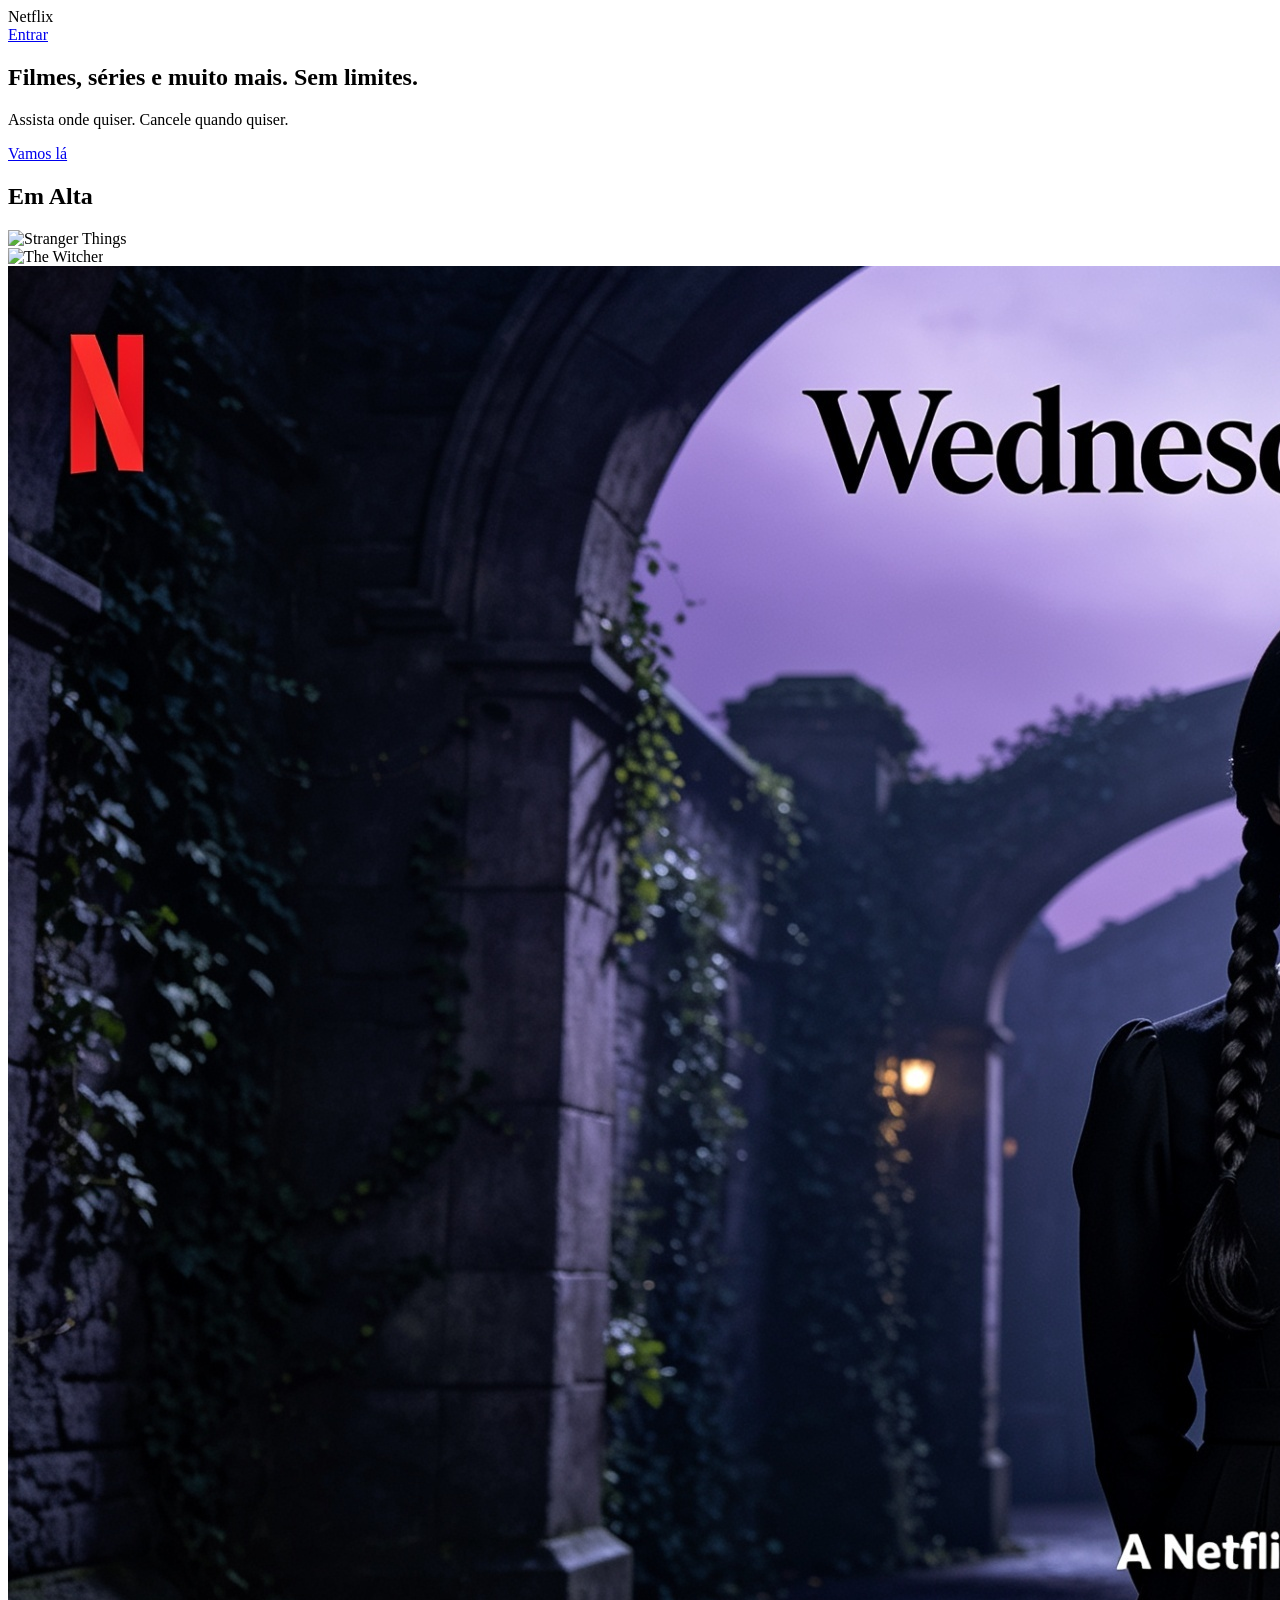
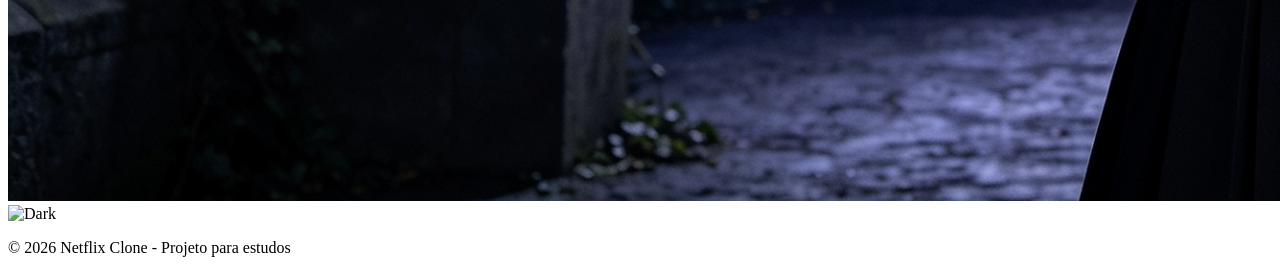
==== index.html @ 6fefefce "Versão final: corrige cache, estilo e fundo preto" ====
<!DOCTYPE html>
<html lang="pt-BR">

<head>
    <meta charset="UTF-8">
    <meta name="viewport" content="width=device-width, initial-scale=1.0">
    <title>Netflix Clone - Página Inicial</title>
    <!-- CONFIRME ESSE CAMINHO AQUI -->
    <link rel="stylesheet" href="css/style.css?v=2">
    <link href="https://fonts.googleapis.com/css2?family=Poppins:wght@300;400;500;600;700&display=swap"
        rel="stylesheet">
</head>

<body>

    <header class="landing-header">
        <div class="logo">Netflix</div>
        <a href="login.html" class="btn-login">Entrar</a>
    </header>

    <section class="hero">
        <div class="hero-content">
            <h2>Filmes, séries e muito mais. Sem limites.</h2>
            <p>Assista onde quiser. Cancele quando quiser.</p>
            <a href="login.html" class="btn-start">Vamos lá</a>
        </div>
    </section>

    <section class="movies">
        <h2>Em Alta</h2>
        <div class="movies-row">
            <div class="movie-card">
                <img src="assets/images/Revisão Código Portfolio (3).png" alt="Stranger Things">
            </div>
            <div class="movie-card">
                <img src="assets/images/Revisão Código Portfolio (2).png" alt="The Witcher">
            </div>
            <div class="movie-card">
                <img src="assets/images/Revisão Código Portfolio (1).png" alt="Wandinha">
            </div>
            <div class="movie-card">
                <img src="assets/images/Revisão Código Portfolio.png" alt="Dark">
            </div>
        </div>
    </section>

    <footer>
        <p>© 2026 Netflix Clone - Projeto para estudos</p>
    </footer>

    <script src="js/landing.js"></script>
</body>

</html>
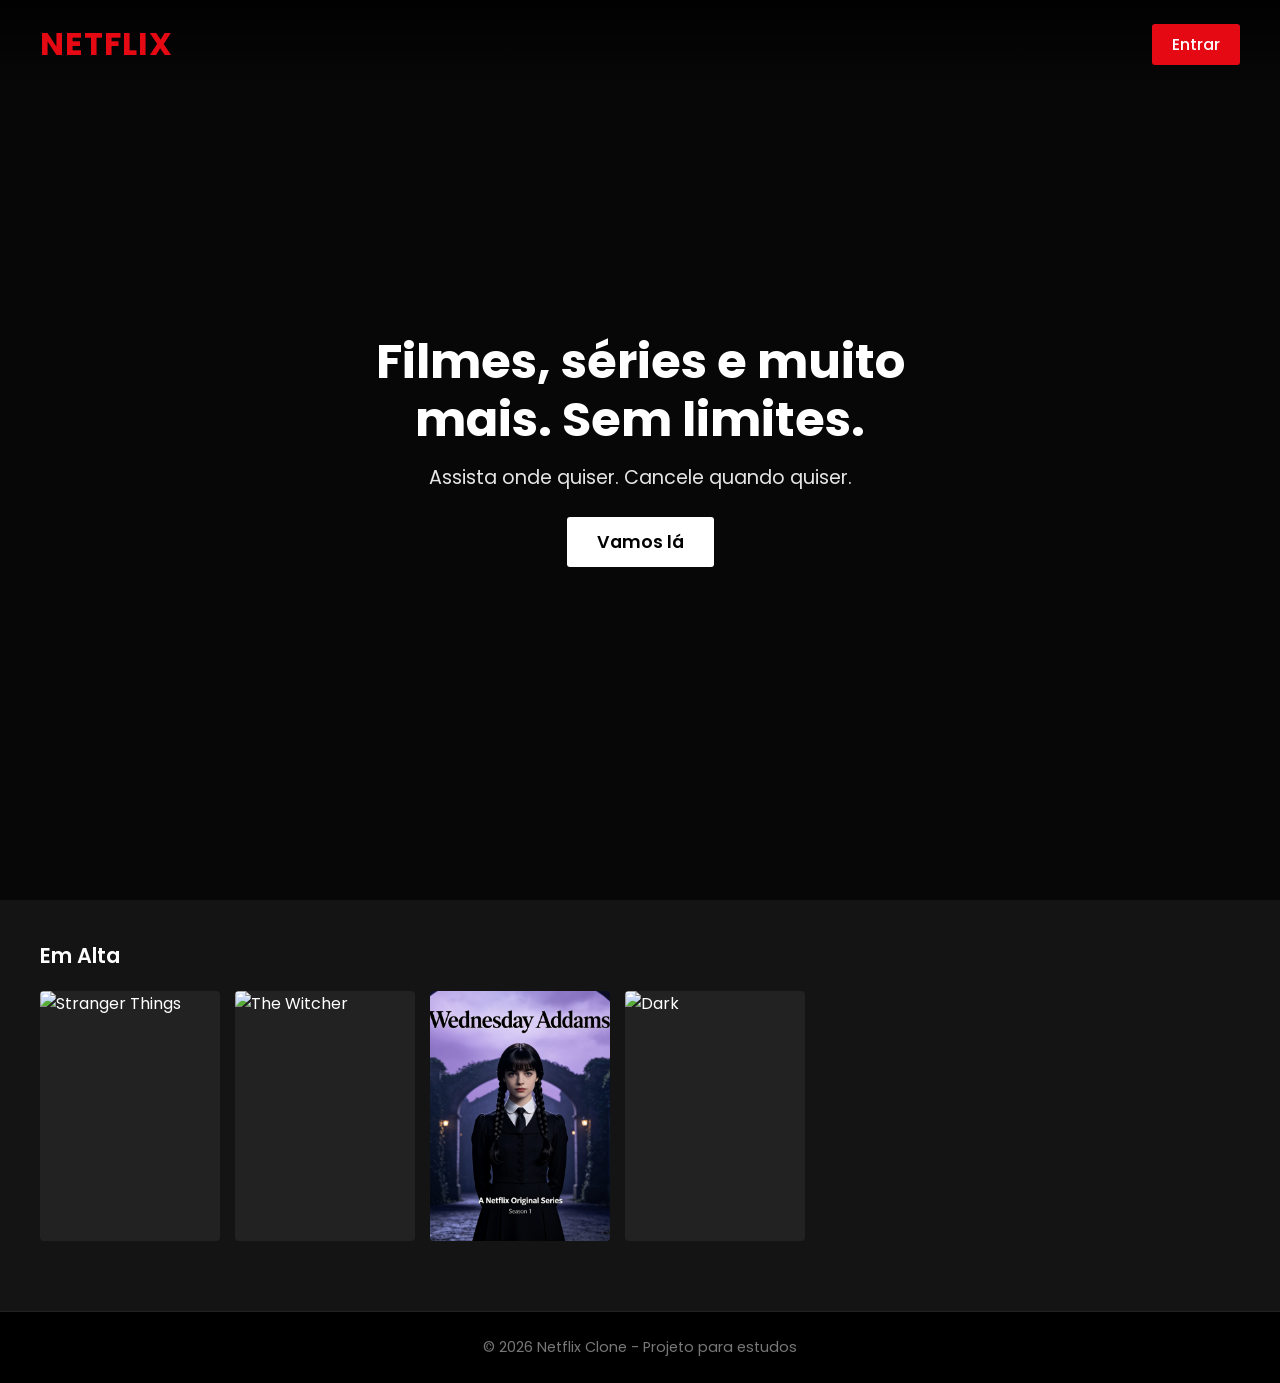
==== commit d4392856: "Versão definitiva: CSS interno, resolve tela branca e banners gigantes" ====
--- a/index.html
+++ b/index.html
@@ -1,20 +1,175 @@
 <!DOCTYPE html>
 <html lang="pt-BR">
-
 <head>
     <meta charset="UTF-8">
     <meta name="viewport" content="width=device-width, initial-scale=1.0">
     <title>Netflix Clone - Página Inicial</title>
-    <!-- CONFIRME ESSE CAMINHO AQUI -->
-    <link rel="stylesheet" href="css/style.css?v=2">
-    <link href="https://fonts.googleapis.com/css2?family=Poppins:wght@300;400;500;600;700&display=swap"
-        rel="stylesheet">
+    <link href="https://fonts.googleapis.com/css2?family=Poppins:wght@300;400;500;600;700&display=swap" rel="stylesheet">
+    
+    <!-- CSS DIRETO NO HTML - NÃO TEM MAIS ERRO DE CAMINHO -->
+    <style>
+        /* RESET TOTAL - SOBRESCREVE TUDO */
+        * {
+            margin: 0 !important;
+            padding: 0 !important;
+            box-sizing: border-box !important;
+        }
+
+        body {
+            font-family: 'Poppins', sans-serif !important;
+            background-color: #141414 !important;
+            color: #ffffff !important;
+            overflow-x: hidden !important;
+        }
+
+        a { text-decoration: none !important; color: inherit !important; }
+
+        /* CABEÇALHO */
+        .landing-header {
+            display: flex !important;
+            justify-content: space-between !important;
+            align-items: center !important;
+            padding: 20px 40px !important;
+            position: absolute !important;
+            width: 100% !important;
+            top: 0 !important;
+            z-index: 100 !important;
+            background: linear-gradient(to bottom, rgba(0,0,0,0.85), transparent) !important;
+        }
+
+        .logo {
+            color: #E50914 !important;
+            font-size: 2rem !important;
+            font-weight: 700 !important;
+            letter-spacing: 1px !important;
+        }
+
+        .btn-login {
+            background-color: #E50914 !important;
+            color: #fff !important;
+            padding: 8px 20px !important;
+            border-radius: 3px !important;
+            font-weight: 500 !important;
+            font-size: 1rem !important;
+            transition: background 0.2s !important;
+        }
+
+        .btn-login:hover { background-color: #b20710 !important; }
+
+        /* SEÇÃO PRINCIPAL - BANNER AJUSTADO */
+        .hero {
+            width: 100% !important;
+            height: 100vh !important;
+            background: linear-gradient(rgba(0,0,0,0.65), rgba(0,0,0,0.65)), 
+                        url('assets/images/Revisão Código Portfolio (3).png') center/cover no-repeat !important;
+            display: flex !important;
+            align-items: center !important;
+            justify-content: center !important;
+            text-align: center !important;
+            position: relative !important;
+        }
+
+        .hero-content {
+            max-width: 650px !important;
+            z-index: 2 !important;
+        }
+
+        .hero-content h2 {
+            font-size: 3rem !important;
+            margin-bottom: 15px !important;
+            font-weight: 700 !important;
+            line-height: 1.2 !important;
+            color: #ffffff !important;
+        }
+
+        .hero-content p {
+            font-size: 1.2rem !important;
+            margin-bottom: 25px !important;
+            color: #e5e5e5 !important;
+        }
+
+        .btn-start {
+            background-color: #ffffff !important;
+            color: #000000 !important;
+            padding: 12px 30px !important;
+            font-size: 1.1rem !important;
+            font-weight: 600 !important;
+            border-radius: 3px !important;
+            transition: background 0.2s !important;
+            display: inline-block !important;
+        }
+
+        .btn-start:hover { background-color: #e6e6e6 !important; }
+
+        /* SEÇÃO EM ALTA - BANNERS DO TAMANHO CERTO */
+        .movies {
+            background-color: #141414 !important;
+            padding: 40px 40px 60px !important;
+        }
+
+        .movies h2 {
+            font-size: 1.3rem !important;
+            margin-bottom: 20px !important;
+            font-weight: 600 !important;
+            color: #ffffff !important;
+        }
+
+        .movies-row {
+            display: flex !important;
+            gap: 15px !important;
+            overflow-x: auto !important;
+            padding-bottom: 10px !important;
+            scrollbar-width: none !important;
+        }
+
+        .movies-row::-webkit-scrollbar { display: none !important; }
+
+        .movie-card {
+            min-width: 180px !important;
+            max-width: 180px !important;
+            height: 250px !important;
+            border-radius: 4px !important;
+            overflow: hidden !important;
+            transition: transform 0.2s ease !important;
+            cursor: pointer !important;
+            flex-shrink: 0 !important;
+            background-color: #222 !important;
+        }
+
+        .movie-card:hover { transform: scale(1.05) !important; }
+
+        .movie-card img {
+            width: 100% !important;
+            height: 100% !important;
+            object-fit: cover !important;
+            display: block !important;
+            image-rendering: crisp-edges !important;
+        }
+
+        /* RODAPÉ */
+        footer {
+            background-color: #000000 !important;
+            color: #777 !important;
+            text-align: center !important;
+            padding: 25px !important;
+            font-size: 0.9rem !important;
+            border-top: 1px solid #222 !important;
+        }
+
+        /* RESPONSIVO */
+        @media (max-width: 768px) {
+            .landing-header { padding: 15px 20px !important; }
+            .logo { font-size: 1.5rem !important; }
+            .hero-content h2 { font-size: 2rem !important; }
+            .movies { padding: 30px 20px !important; }
+            .movie-card { min-width: 140px !important; max-width: 140px !important; height: 200px !important; }
+        }
+    </style>
 </head>
-
 <body>
 
     <header class="landing-header">
-        <div class="logo">Netflix</div>
+        <div class="logo">NETFLIX</div>
         <a href="login.html" class="btn-login">Entrar</a>
     </header>
 
@@ -48,7 +203,5 @@
         <p>© 2026 Netflix Clone - Projeto para estudos</p>
     </footer>
 
-    <script src="js/landing.js"></script>
 </body>
-
 </html>
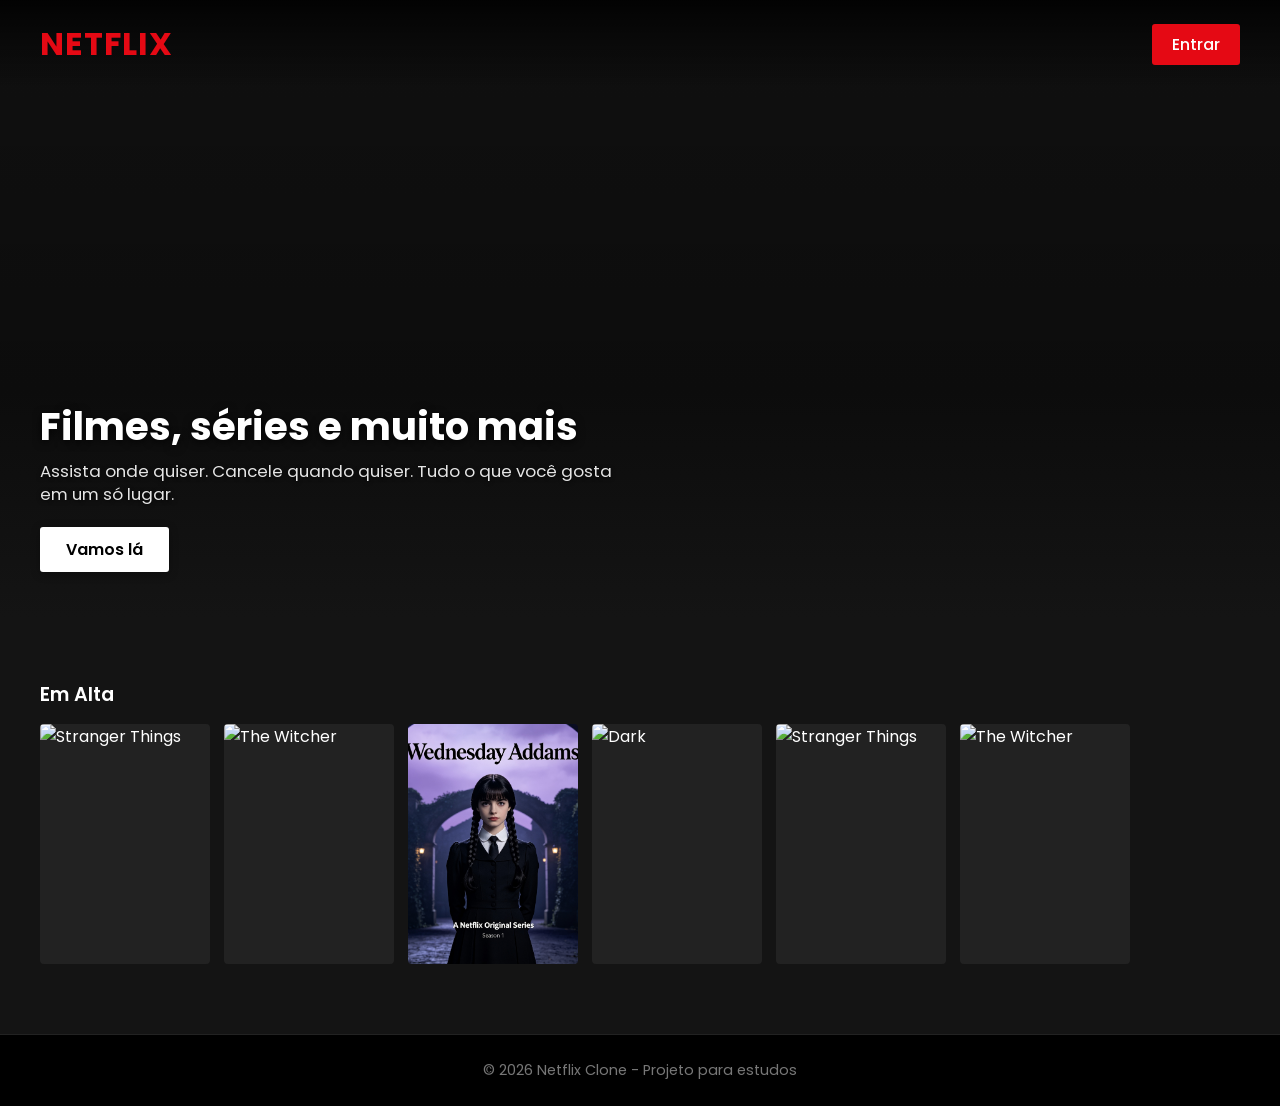
==== commit 0a7ed4a7: "Ajuste final: banner menor, imagem visível, texto legível e carrossel" ====
--- a/index.html
+++ b/index.html
@@ -1,14 +1,15 @@
 <!DOCTYPE html>
 <html lang="pt-BR">
+
 <head>
     <meta charset="UTF-8">
     <meta name="viewport" content="width=device-width, initial-scale=1.0">
     <title>Netflix Clone - Página Inicial</title>
-    <link href="https://fonts.googleapis.com/css2?family=Poppins:wght@300;400;500;600;700&display=swap" rel="stylesheet">
-    
-    <!-- CSS DIRETO NO HTML - NÃO TEM MAIS ERRO DE CAMINHO -->
+    <link href="https://fonts.googleapis.com/css2?family=Poppins:wght@300;400;500;600;700&display=swap"
+        rel="stylesheet">
+
     <style>
-        /* RESET TOTAL - SOBRESCREVE TUDO */
+        /* RESET TOTAL */
         * {
             margin: 0 !important;
             padding: 0 !important;
@@ -22,7 +23,10 @@
             overflow-x: hidden !important;
         }
 
-        a { text-decoration: none !important; color: inherit !important; }
+        a {
+            text-decoration: none !important;
+            color: inherit !important;
+        }
 
         /* CABEÇALHO */
         .landing-header {
@@ -34,7 +38,7 @@
             width: 100% !important;
             top: 0 !important;
             z-index: 100 !important;
-            background: linear-gradient(to bottom, rgba(0,0,0,0.85), transparent) !important;
+            background: linear-gradient(to bottom, rgba(0, 0, 0, 0.85), transparent) !important;
         }
 
         .logo {
@@ -54,80 +58,183 @@
             transition: background 0.2s !important;
         }
 
-        .btn-login:hover { background-color: #b20710 !important; }
-
-        /* SEÇÃO PRINCIPAL - BANNER AJUSTADO */
+        .btn-login:hover {
+            background-color: #b20710 !important;
+        }
+
+        /* SEÇÃO PRINCIPAL - BANNER AJUSTADO + CARROSSEL */
         .hero {
             width: 100% !important;
-            height: 100vh !important;
-            background: linear-gradient(rgba(0,0,0,0.65), rgba(0,0,0,0.65)), 
-                        url('assets/images/Revisão Código Portfolio (3).png') center/cover no-repeat !important;
+            height: 85vh !important;
+            /* Altura menor, não ocupa tela toda */
+            max-height: 650px !important;
+            /* Limite máximo */
+            min-height: 500px !important;
+            /* Limite mínimo */
+            position: relative !important;
+            overflow: hidden !important;
+        }
+
+        .hero-slides {
             display: flex !important;
-            align-items: center !important;
-            justify-content: center !important;
-            text-align: center !important;
+            width: 400% !important;
+            height: 100% !important;
+            animation: slideBanner 16s infinite ease-in-out !important;
+        }
+
+        .slide {
+            width: 100% !important;
+            height: 100% !important;
+            background-size: cover !important;
+            background-position: center 15% !important;
+            /* Ajusta o corte da imagem para ver o nome */
+            background-repeat: no-repeat !important;
             position: relative !important;
         }
 
+        /* Camada de escurecimento suave */
+        .slide::after {
+            content: '';
+            position: absolute;
+            top: 0;
+            left: 0;
+            width: 100%;
+            height: 100%;
+            background: linear-gradient(to top, #141414 5%, rgba(0, 0, 0, 0.4) 40%, rgba(0, 0, 0, 0.2) 100%) !important;
+        }
+
+        /* Suas imagens */
+        .slide-1 {
+            background-image: url('assets/images/Revisão Código Portfolio (3).png') !important;
+        }
+
+        .slide-2 {
+            background-image: url('assets/images/Revisão Código Portfolio (2).png') !important;
+        }
+
+        .slide-3 {
+            background-image: url('assets/images/Revisão Código Portfolio (1).png') !important;
+        }
+
+        .slide-4 {
+            background-image: url('assets/images/Revisão Código Portfolio.png') !important;
+        }
+
+        /* Animação do carrossel */
+        @keyframes slideBanner {
+            0% {
+                transform: translateX(0);
+            }
+
+            20% {
+                transform: translateX(0);
+            }
+
+            25% {
+                transform: translateX(-25%);
+            }
+
+            45% {
+                transform: translateX(-25%);
+            }
+
+            50% {
+                transform: translateX(-50%);
+            }
+
+            70% {
+                transform: translateX(-50%);
+            }
+
+            75% {
+                transform: translateX(-75%);
+            }
+
+            95% {
+                transform: translateX(-75%);
+            }
+
+            100% {
+                transform: translateX(0);
+            }
+        }
+
+        /* TEXTO DO BANNER - TAMANHO E POSIÇÃO CERTOS */
         .hero-content {
-            max-width: 650px !important;
+            position: absolute !important;
+            bottom: 12% !important;
+            /* Fica embaixo, igual Netflix */
+            left: 40px !important;
+            transform: none !important;
+            text-align: left !important;
             z-index: 2 !important;
+            max-width: 580px !important;
         }
 
         .hero-content h2 {
-            font-size: 3rem !important;
-            margin-bottom: 15px !important;
+            font-size: 2.4rem !important;
+            /* Menor, legível */
+            margin-bottom: 12px !important;
             font-weight: 700 !important;
-            line-height: 1.2 !important;
+            line-height: 1.1 !important;
             color: #ffffff !important;
+            text-shadow: 0 2px 8px rgba(0, 0, 0, 0.8) !important;
         }
 
         .hero-content p {
-            font-size: 1.2rem !important;
-            margin-bottom: 25px !important;
+            font-size: 1.05rem !important;
+            margin-bottom: 20px !important;
             color: #e5e5e5 !important;
+            text-shadow: 0 1px 4px rgba(0, 0, 0, 0.8) !important;
+            line-height: 1.4 !important;
         }
 
         .btn-start {
             background-color: #ffffff !important;
             color: #000000 !important;
-            padding: 12px 30px !important;
-            font-size: 1.1rem !important;
+            padding: 10px 26px !important;
+            font-size: 1rem !important;
             font-weight: 600 !important;
             border-radius: 3px !important;
             transition: background 0.2s !important;
             display: inline-block !important;
-        }
-
-        .btn-start:hover { background-color: #e6e6e6 !important; }
-
-        /* SEÇÃO EM ALTA - BANNERS DO TAMANHO CERTO */
+            box-shadow: 0 2px 10px rgba(0, 0, 0, 0.3) !important;
+        }
+
+        .btn-start:hover {
+            background-color: #e6e6e6 !important;
+        }
+
+        /* SEÇÃO EM ALTA - ROLAGEM SUAVE */
         .movies {
             background-color: #141414 !important;
-            padding: 40px 40px 60px !important;
+            padding: 30px 40px 60px !important;
         }
 
         .movies h2 {
-            font-size: 1.3rem !important;
-            margin-bottom: 20px !important;
+            font-size: 1.2rem !important;
+            margin-bottom: 15px !important;
             font-weight: 600 !important;
             color: #ffffff !important;
         }
 
         .movies-row {
             display: flex !important;
-            gap: 15px !important;
+            gap: 14px !important;
             overflow-x: auto !important;
             padding-bottom: 10px !important;
             scrollbar-width: none !important;
-        }
-
-        .movies-row::-webkit-scrollbar { display: none !important; }
+            scroll-behavior: smooth !important;
+        }
+
+        .movies-row::-webkit-scrollbar {
+            display: none !important;
+        }
 
         .movie-card {
-            min-width: 180px !important;
-            max-width: 180px !important;
-            height: 250px !important;
+            min-width: 170px !important;
+            max-width: 170px !important;
+            height: 240px !important;
             border-radius: 4px !important;
             overflow: hidden !important;
             transition: transform 0.2s ease !important;
@@ -136,12 +243,15 @@
             background-color: #222 !important;
         }
 
-        .movie-card:hover { transform: scale(1.05) !important; }
+        .movie-card:hover {
+            transform: scale(1.05) !important;
+        }
 
         .movie-card img {
             width: 100% !important;
             height: 100% !important;
             object-fit: cover !important;
+            object-position: center !important;
             display: block !important;
             image-rendering: crisp-edges !important;
         }
@@ -156,16 +266,48 @@
             border-top: 1px solid #222 !important;
         }
 
-        /* RESPONSIVO */
+        /* RESPONSIVO - CELULAR */
         @media (max-width: 768px) {
-            .landing-header { padding: 15px 20px !important; }
-            .logo { font-size: 1.5rem !important; }
-            .hero-content h2 { font-size: 2rem !important; }
-            .movies { padding: 30px 20px !important; }
-            .movie-card { min-width: 140px !important; max-width: 140px !important; height: 200px !important; }
+            .landing-header {
+                padding: 15px 20px !important;
+            }
+
+            .logo {
+                font-size: 1.5rem !important;
+            }
+
+            .hero {
+                height: 70vh !important;
+                min-height: 400px !important;
+            }
+
+            .hero-content {
+                left: 20px !important;
+                bottom: 8% !important;
+                max-width: 85% !important;
+            }
+
+            .hero-content h2 {
+                font-size: 1.7rem !important;
+            }
+
+            .hero-content p {
+                font-size: 0.95rem !important;
+            }
+
+            .movies {
+                padding: 25px 20px !important;
+            }
+
+            .movie-card {
+                min-width: 130px !important;
+                max-width: 130px !important;
+                height: 190px !important;
+            }
         }
     </style>
 </head>
+
 <body>
 
     <header class="landing-header">
@@ -174,9 +316,16 @@
     </header>
 
     <section class="hero">
+        <div class="hero-slides">
+            <div class="slide slide-1"></div>
+            <div class="slide slide-2"></div>
+            <div class="slide slide-3"></div>
+            <div class="slide slide-4"></div>
+        </div>
+
         <div class="hero-content">
-            <h2>Filmes, séries e muito mais. Sem limites.</h2>
-            <p>Assista onde quiser. Cancele quando quiser.</p>
+            <h2>Filmes, séries e muito mais</h2>
+            <p>Assista onde quiser. Cancele quando quiser. Tudo o que você gosta em um só lugar.</p>
             <a href="login.html" class="btn-start">Vamos lá</a>
         </div>
     </section>
@@ -196,6 +345,12 @@
             <div class="movie-card">
                 <img src="assets/images/Revisão Código Portfolio.png" alt="Dark">
             </div>
+            <div class="movie-card">
+                <img src="assets/images/Revisão Código Portfolio (3).png" alt="Stranger Things">
+            </div>
+            <div class="movie-card">
+                <img src="assets/images/Revisão Código Portfolio (2).png" alt="The Witcher">
+            </div>
         </div>
     </section>
 
@@ -204,4 +359,5 @@
     </footer>
 
 </body>
+
 </html>
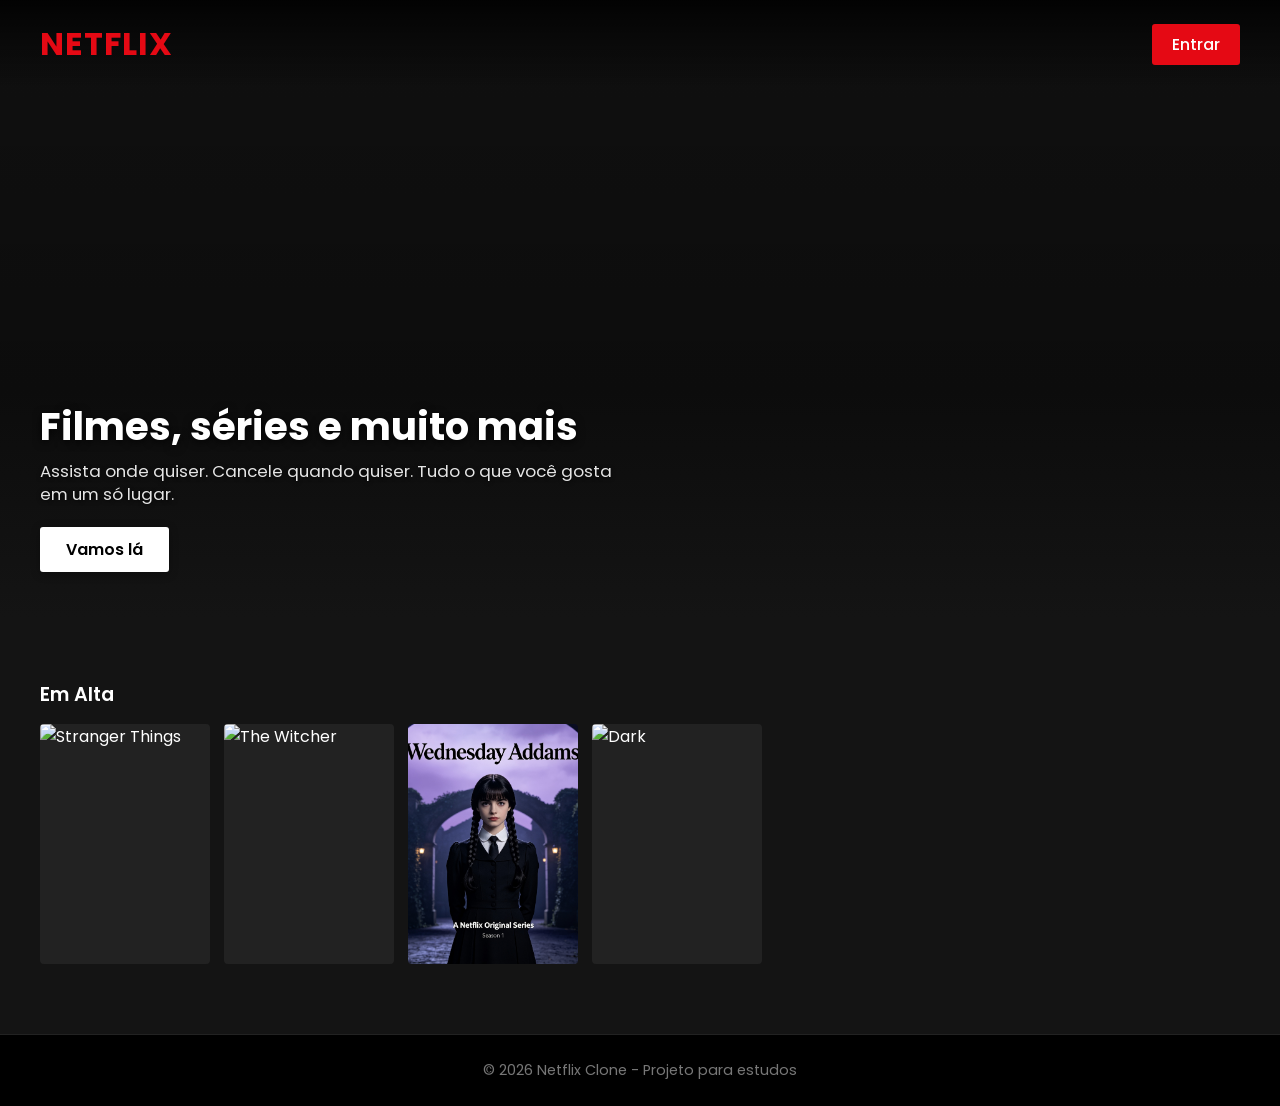
==== commit c30dbc3f: "Versão final: sem imagens repetidas, tudo ajustado e pronto" ====
--- a/index.html
+++ b/index.html
@@ -66,11 +66,8 @@
         .hero {
             width: 100% !important;
             height: 85vh !important;
-            /* Altura menor, não ocupa tela toda */
             max-height: 650px !important;
-            /* Limite máximo */
             min-height: 500px !important;
-            /* Limite mínimo */
             position: relative !important;
             overflow: hidden !important;
         }
@@ -87,12 +84,10 @@
             height: 100% !important;
             background-size: cover !important;
             background-position: center 15% !important;
-            /* Ajusta o corte da imagem para ver o nome */
             background-repeat: no-repeat !important;
             position: relative !important;
         }
 
-        /* Camada de escurecimento suave */
         .slide::after {
             content: '';
             position: absolute;
@@ -103,7 +98,7 @@
             background: linear-gradient(to top, #141414 5%, rgba(0, 0, 0, 0.4) 40%, rgba(0, 0, 0, 0.2) 100%) !important;
         }
 
-        /* Suas imagens */
+        /* APENAS AS 4 IMAGENS ÚNICAS */
         .slide-1 {
             background-image: url('assets/images/Revisão Código Portfolio (3).png') !important;
         }
@@ -120,7 +115,6 @@
             background-image: url('assets/images/Revisão Código Portfolio.png') !important;
         }
 
-        /* Animação do carrossel */
         @keyframes slideBanner {
             0% {
                 transform: translateX(0);
@@ -159,11 +153,10 @@
             }
         }
 
-        /* TEXTO DO BANNER - TAMANHO E POSIÇÃO CERTOS */
+        /* TEXTO DO BANNER */
         .hero-content {
             position: absolute !important;
             bottom: 12% !important;
-            /* Fica embaixo, igual Netflix */
             left: 40px !important;
             transform: none !important;
             text-align: left !important;
@@ -173,7 +166,6 @@
 
         .hero-content h2 {
             font-size: 2.4rem !important;
-            /* Menor, legível */
             margin-bottom: 12px !important;
             font-weight: 700 !important;
             line-height: 1.1 !important;
@@ -205,7 +197,7 @@
             background-color: #e6e6e6 !important;
         }
 
-        /* SEÇÃO EM ALTA - ROLAGEM SUAVE */
+        /* SEÇÃO EM ALTA - SEM REPETIÇÕES */
         .movies {
             background-color: #141414 !important;
             padding: 30px 40px 60px !important;
@@ -333,6 +325,7 @@
     <section class="movies">
         <h2>Em Alta</h2>
         <div class="movies-row">
+            <!-- APENAS AS 4 IMAGENS ÚNICAS, SEM REPETIR -->
             <div class="movie-card">
                 <img src="assets/images/Revisão Código Portfolio (3).png" alt="Stranger Things">
             </div>
@@ -345,12 +338,6 @@
             <div class="movie-card">
                 <img src="assets/images/Revisão Código Portfolio.png" alt="Dark">
             </div>
-            <div class="movie-card">
-                <img src="assets/images/Revisão Código Portfolio (3).png" alt="Stranger Things">
-            </div>
-            <div class="movie-card">
-                <img src="assets/images/Revisão Código Portfolio (2).png" alt="The Witcher">
-            </div>
         </div>
     </section>
 
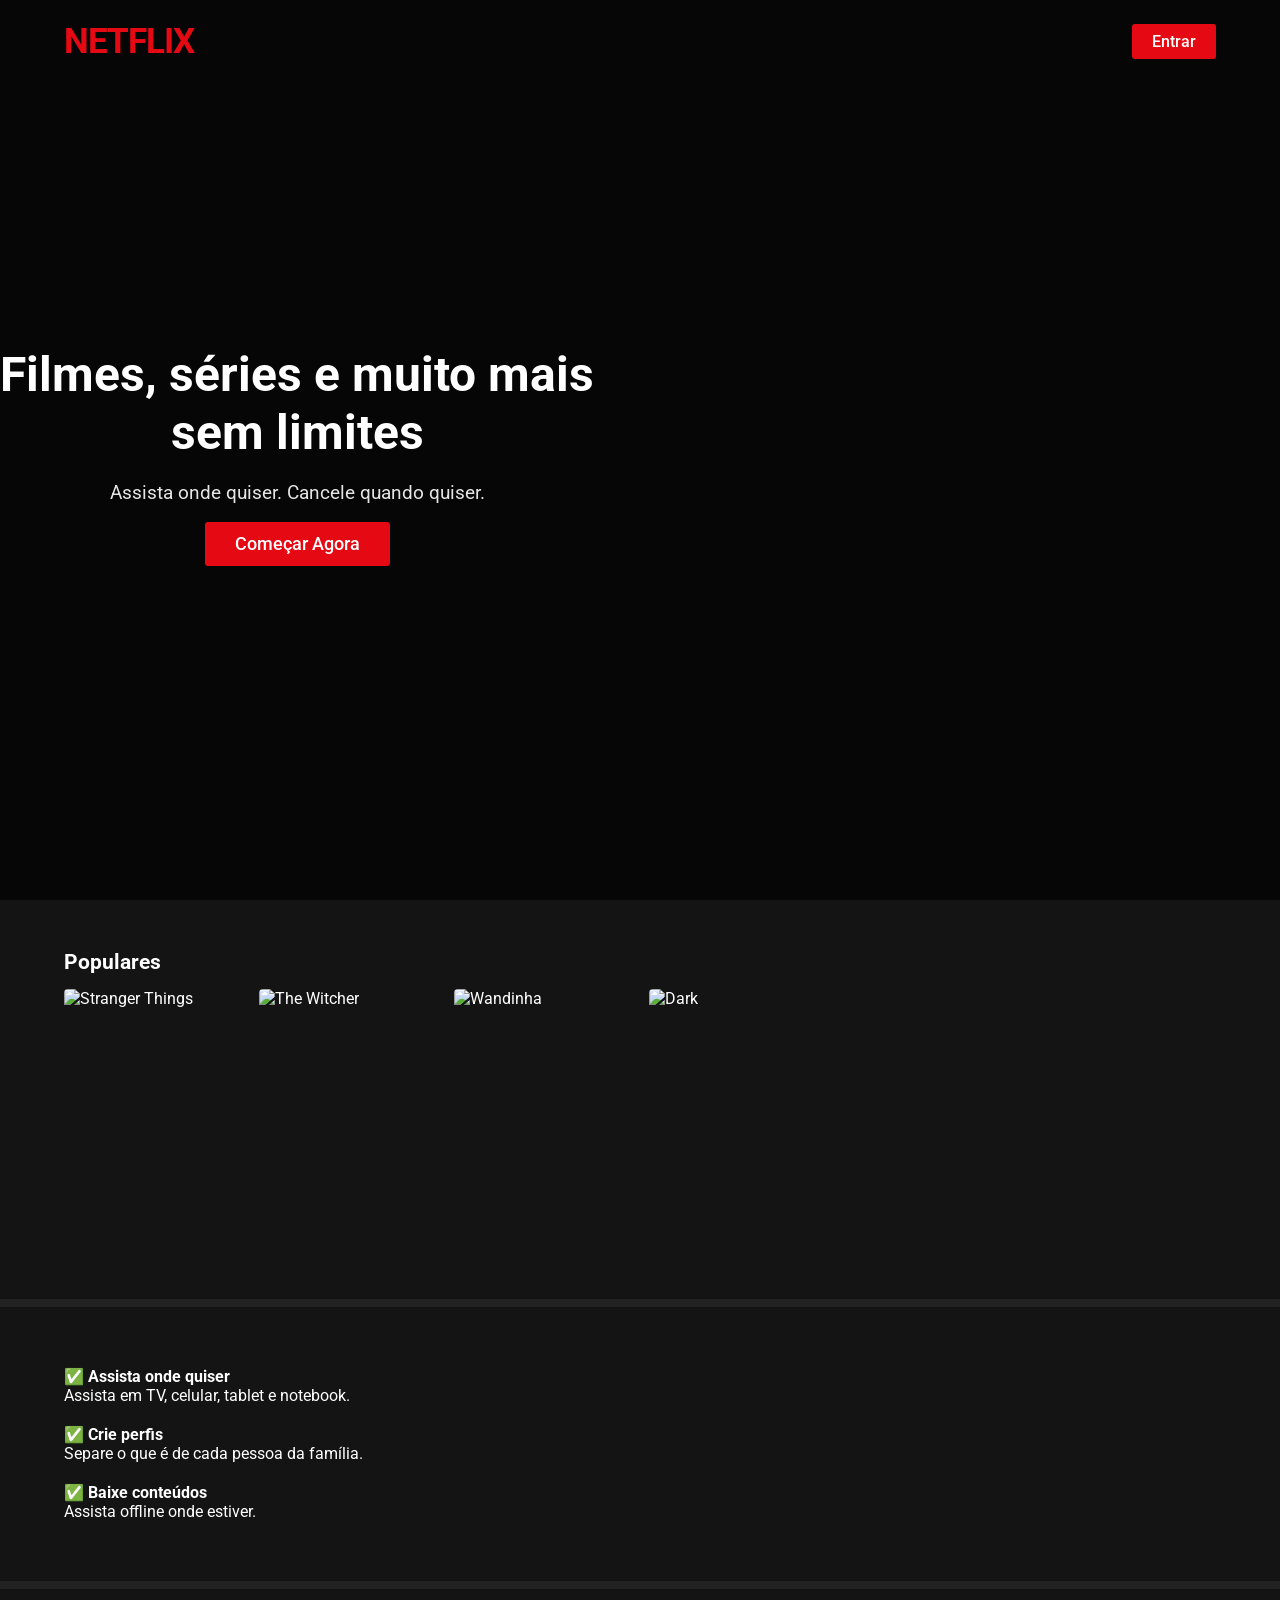
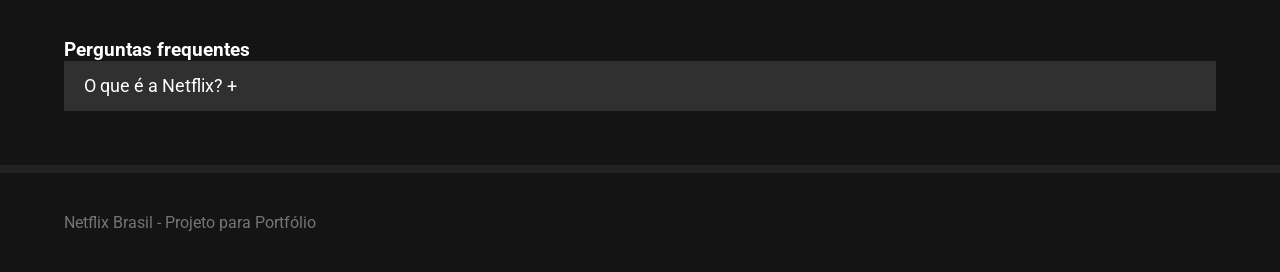
==== commit d66a826c: "Atualizar tudo" ====
--- a/index.html
+++ b/index.html
@@ -1,350 +1,109 @@
 <!DOCTYPE html>
 <html lang="pt-BR">
-
 <head>
     <meta charset="UTF-8">
     <meta name="viewport" content="width=device-width, initial-scale=1.0">
-    <title>Netflix Clone - Página Inicial</title>
-    <link href="https://fonts.googleapis.com/css2?family=Poppins:wght@300;400;500;600;700&display=swap"
-        rel="stylesheet">
-
-    <style>
-        /* RESET TOTAL */
-        * {
-            margin: 0 !important;
-            padding: 0 !important;
-            box-sizing: border-box !important;
-        }
-
-        body {
-            font-family: 'Poppins', sans-serif !important;
-            background-color: #141414 !important;
-            color: #ffffff !important;
-            overflow-x: hidden !important;
-        }
-
-        a {
-            text-decoration: none !important;
-            color: inherit !important;
-        }
-
-        /* CABEÇALHO */
-        .landing-header {
-            display: flex !important;
-            justify-content: space-between !important;
-            align-items: center !important;
-            padding: 20px 40px !important;
-            position: absolute !important;
-            width: 100% !important;
-            top: 0 !important;
-            z-index: 100 !important;
-            background: linear-gradient(to bottom, rgba(0, 0, 0, 0.85), transparent) !important;
-        }
-
-        .logo {
-            color: #E50914 !important;
-            font-size: 2rem !important;
-            font-weight: 700 !important;
-            letter-spacing: 1px !important;
-        }
-
-        .btn-login {
-            background-color: #E50914 !important;
-            color: #fff !important;
-            padding: 8px 20px !important;
-            border-radius: 3px !important;
-            font-weight: 500 !important;
-            font-size: 1rem !important;
-            transition: background 0.2s !important;
-        }
-
-        .btn-login:hover {
-            background-color: #b20710 !important;
-        }
-
-        /* SEÇÃO PRINCIPAL - BANNER AJUSTADO + CARROSSEL */
-        .hero {
-            width: 100% !important;
-            height: 85vh !important;
-            max-height: 650px !important;
-            min-height: 500px !important;
-            position: relative !important;
-            overflow: hidden !important;
-        }
-
-        .hero-slides {
-            display: flex !important;
-            width: 400% !important;
-            height: 100% !important;
-            animation: slideBanner 16s infinite ease-in-out !important;
-        }
-
-        .slide {
-            width: 100% !important;
-            height: 100% !important;
-            background-size: cover !important;
-            background-position: center 15% !important;
-            background-repeat: no-repeat !important;
-            position: relative !important;
-        }
-
-        .slide::after {
-            content: '';
-            position: absolute;
-            top: 0;
-            left: 0;
-            width: 100%;
-            height: 100%;
-            background: linear-gradient(to top, #141414 5%, rgba(0, 0, 0, 0.4) 40%, rgba(0, 0, 0, 0.2) 100%) !important;
-        }
-
-        /* APENAS AS 4 IMAGENS ÚNICAS */
-        .slide-1 {
-            background-image: url('assets/images/Revisão Código Portfolio (3).png') !important;
-        }
-
-        .slide-2 {
-            background-image: url('assets/images/Revisão Código Portfolio (2).png') !important;
-        }
-
-        .slide-3 {
-            background-image: url('assets/images/Revisão Código Portfolio (1).png') !important;
-        }
-
-        .slide-4 {
-            background-image: url('assets/images/Revisão Código Portfolio.png') !important;
-        }
-
-        @keyframes slideBanner {
-            0% {
-                transform: translateX(0);
-            }
-
-            20% {
-                transform: translateX(0);
-            }
-
-            25% {
-                transform: translateX(-25%);
-            }
-
-            45% {
-                transform: translateX(-25%);
-            }
-
-            50% {
-                transform: translateX(-50%);
-            }
-
-            70% {
-                transform: translateX(-50%);
-            }
-
-            75% {
-                transform: translateX(-75%);
-            }
-
-            95% {
-                transform: translateX(-75%);
-            }
-
-            100% {
-                transform: translateX(0);
-            }
-        }
-
-        /* TEXTO DO BANNER */
-        .hero-content {
-            position: absolute !important;
-            bottom: 12% !important;
-            left: 40px !important;
-            transform: none !important;
-            text-align: left !important;
-            z-index: 2 !important;
-            max-width: 580px !important;
-        }
-
-        .hero-content h2 {
-            font-size: 2.4rem !important;
-            margin-bottom: 12px !important;
-            font-weight: 700 !important;
-            line-height: 1.1 !important;
-            color: #ffffff !important;
-            text-shadow: 0 2px 8px rgba(0, 0, 0, 0.8) !important;
-        }
-
-        .hero-content p {
-            font-size: 1.05rem !important;
-            margin-bottom: 20px !important;
-            color: #e5e5e5 !important;
-            text-shadow: 0 1px 4px rgba(0, 0, 0, 0.8) !important;
-            line-height: 1.4 !important;
-        }
-
-        .btn-start {
-            background-color: #ffffff !important;
-            color: #000000 !important;
-            padding: 10px 26px !important;
-            font-size: 1rem !important;
-            font-weight: 600 !important;
-            border-radius: 3px !important;
-            transition: background 0.2s !important;
-            display: inline-block !important;
-            box-shadow: 0 2px 10px rgba(0, 0, 0, 0.3) !important;
-        }
-
-        .btn-start:hover {
-            background-color: #e6e6e6 !important;
-        }
-
-        /* SEÇÃO EM ALTA - SEM REPETIÇÕES */
-        .movies {
-            background-color: #141414 !important;
-            padding: 30px 40px 60px !important;
-        }
-
-        .movies h2 {
-            font-size: 1.2rem !important;
-            margin-bottom: 15px !important;
-            font-weight: 600 !important;
-            color: #ffffff !important;
-        }
-
-        .movies-row {
-            display: flex !important;
-            gap: 14px !important;
-            overflow-x: auto !important;
-            padding-bottom: 10px !important;
-            scrollbar-width: none !important;
-            scroll-behavior: smooth !important;
-        }
-
-        .movies-row::-webkit-scrollbar {
-            display: none !important;
-        }
-
-        .movie-card {
-            min-width: 170px !important;
-            max-width: 170px !important;
-            height: 240px !important;
-            border-radius: 4px !important;
-            overflow: hidden !important;
-            transition: transform 0.2s ease !important;
-            cursor: pointer !important;
-            flex-shrink: 0 !important;
-            background-color: #222 !important;
-        }
-
-        .movie-card:hover {
-            transform: scale(1.05) !important;
-        }
-
-        .movie-card img {
-            width: 100% !important;
-            height: 100% !important;
-            object-fit: cover !important;
-            object-position: center !important;
-            display: block !important;
-            image-rendering: crisp-edges !important;
-        }
-
-        /* RODAPÉ */
-        footer {
-            background-color: #000000 !important;
-            color: #777 !important;
-            text-align: center !important;
-            padding: 25px !important;
-            font-size: 0.9rem !important;
-            border-top: 1px solid #222 !important;
-        }
-
-        /* RESPONSIVO - CELULAR */
-        @media (max-width: 768px) {
-            .landing-header {
-                padding: 15px 20px !important;
-            }
-
-            .logo {
-                font-size: 1.5rem !important;
-            }
-
-            .hero {
-                height: 70vh !important;
-                min-height: 400px !important;
-            }
-
-            .hero-content {
-                left: 20px !important;
-                bottom: 8% !important;
-                max-width: 85% !important;
-            }
-
-            .hero-content h2 {
-                font-size: 1.7rem !important;
-            }
-
-            .hero-content p {
-                font-size: 0.95rem !important;
-            }
-
-            .movies {
-                padding: 25px 20px !important;
-            }
-
-            .movie-card {
-                min-width: 130px !important;
-                max-width: 130px !important;
-                height: 190px !important;
-            }
-        }
-    </style>
+    <title>Netflix - Assistir séries online, assistir filmes online</title>
+    <link rel="stylesheet" href="CSS/landing.css">
+    <link href="https://fonts.googleapis.com/css2?family=Roboto:wght@300;400;500;700&display=swap" rel="stylesheet">
 </head>
-
 <body>
-
+    <!-- Cabeçalho -->
     <header class="landing-header">
-        <div class="logo">NETFLIX</div>
-        <a href="login.html" class="btn-login">Entrar</a>
+        <div class="container">
+            <h1 class="logo">NETFLIX</h1>
+            <a href="login.html" class="btn btn-entrar">Entrar</a>
+        </div>
     </header>
 
+    <!-- Seção Principal -->
     <section class="hero">
-        <div class="hero-slides">
-            <div class="slide slide-1"></div>
-            <div class="slide slide-2"></div>
-            <div class="slide slide-3"></div>
-            <div class="slide slide-4"></div>
-        </div>
-
         <div class="hero-content">
-            <h2>Filmes, séries e muito mais</h2>
-            <p>Assista onde quiser. Cancele quando quiser. Tudo o que você gosta em um só lugar.</p>
-            <a href="login.html" class="btn-start">Vamos lá</a>
+            <h2>Filmes, séries e muito mais<br>sem limites</h2>
+            <p>Assista onde quiser. Cancele quando quiser.</p>
+            <a href="login.html" class="btn btn-comecar">Começar Agora</a>
         </div>
     </section>
 
-    <section class="movies">
-        <h2>Em Alta</h2>
-        <div class="movies-row">
-            <!-- APENAS AS 4 IMAGENS ÚNICAS, SEM REPETIR -->
-            <div class="movie-card">
-                <img src="assets/images/Revisão Código Portfolio (3).png" alt="Stranger Things">
-            </div>
-            <div class="movie-card">
-                <img src="assets/images/Revisão Código Portfolio (2).png" alt="The Witcher">
-            </div>
-            <div class="movie-card">
-                <img src="assets/images/Revisão Código Portfolio (1).png" alt="Wandinha">
-            </div>
-            <div class="movie-card">
-                <img src="assets/images/Revisão Código Portfolio.png" alt="Dark">
+    <!-- Seção Populares -->
+    <section class="secao-filmes">
+        <div class="container">
+            <h3 class="titulo-secao">Populares</h3>
+            <div class="carrossel-filmes">
+                <div class="card-filme">
+                    <img src="assets/images/strangerthings.jpg" alt="Stranger Things">
+                    <div class="card-hover">
+                        <button class="btn-card">▶ Assistir</button>
+                        <button class="btn-card">ℹ Detalhes</button>
+                        <button class="btn-card">⭐ Favoritar</button>
+                    </div>
+                </div>
+                <div class="card-filme">
+                    <img src="assets/images/thewitcher.jpg" alt="The Witcher">
+                    <div class="card-hover">
+                        <button class="btn-card">▶ Assistir</button>
+                        <button class="btn-card">ℹ Detalhes</button>
+                        <button class="btn-card">⭐ Favoritar</button>
+                    </div>
+                </div>
+                <div class="card-filme">
+                    <img src="assets/images/wandinha.jpg" alt="Wandinha">
+                    <div class="card-hover">
+                        <button class="btn-card">▶ Assistir</button>
+                        <button class="btn-card">ℹ Detalhes</button>
+                        <button class="btn-card">⭐ Favoritar</button>
+                    </div>
+                </div>
+                <div class="card-filme">
+                    <img src="assets/images/dark.jpg" alt="Dark">
+                    <div class="card-hover">
+                        <button class="btn-card">▶ Assistir</button>
+                        <button class="btn-card">ℹ Detalhes</button>
+                        <button class="btn-card">⭐ Favoritar</button>
+                    </div>
+                </div>
             </div>
         </div>
     </section>
 
-    <footer>
-        <p>© 2026 Netflix Clone - Projeto para estudos</p>
+    <!-- Seção Recursos -->
+    <section class="recursos">
+        <div class="container">
+            <div class="recurso-item">
+                <h4>✅ Assista onde quiser</h4>
+                <p>Assista em TV, celular, tablet e notebook.</p>
+            </div>
+            <div class="recurso-item">
+                <h4>✅ Crie perfis</h4>
+                <p>Separe o que é de cada pessoa da família.</p>
+            </div>
+            <div class="recurso-item">
+                <h4>✅ Baixe conteúdos</h4>
+                <p>Assista offline onde estiver.</p>
+            </div>
+        </div>
+    </section>
+
+    <!-- FAQ -->
+    <section class="faq">
+        <div class="container">
+            <h3>Perguntas frequentes</h3>
+            <div class="faq-item">
+                <button class="faq-pergunta">O que é a Netflix? +</button>
+                <div class="faq-resposta">
+                    <p>A Netflix é um serviço de streaming que oferece uma ampla variedade de séries, filmes e documentários premiados em milhares de aparelhos conectados à internet.</p>
+                </div>
+            </div>
+        </div>
+    </section>
+
+    <!-- Rodapé -->
+    <footer class="rodape">
+        <div class="container">
+            <p>Netflix Brasil - Projeto para Portfólio</p>
+        </div>
     </footer>
 
+    <script src="Js/landing.js"></script>
 </body>
-
 </html>
--- a/CSS/landing.css
+++ b/CSS/landing.css
@@ -0,0 +1,242 @@
+* {
+    margin: 0;
+    padding: 0;
+    box-sizing: border-box;
+    font-family: 'Roboto', sans-serif;
+}
+
+body {
+    background-color: #141414;
+    color: #ffffff;
+}
+
+.container {
+    width: 90%;
+    max-width: 1200px;
+    margin: 0 auto;
+}
+
+/* Cabeçalho */
+.landing-header {
+    position: absolute;
+    width: 100%;
+    top: 0;
+    padding: 20px 0;
+    z-index: 100;
+}
+
+.landing-header .container {
+    display: flex;
+    justify-content: space-between;
+    align-items: center;
+}
+
+.logo {
+    color: #E50914;
+    font-size: 2.2rem;
+    font-weight: 700;
+    letter-spacing: -1px;
+}
+
+.btn {
+    padding: 8px 20px;
+    border-radius: 3px;
+    border: none;
+    font-size: 1rem;
+    font-weight: 500;
+    cursor: pointer;
+    text-decoration: none;
+    transition: background 0.3s ease;
+}
+
+.btn-entrar {
+    background-color: #E50914;
+    color: #ffffff;
+}
+
+.btn-entrar:hover {
+    background-color: #b20710;
+}
+
+/* Seção Hero */
+.hero {
+    height: 100vh;
+    background: linear-gradient(rgba(0,0,0,0.7), rgba(0,0,0,0.7)), 
+                url('../assets/images/background.jpg') center/cover no-repeat;
+    display: flex;
+    align-items: center;
+    text-align: center;
+}
+
+.hero-content h2 {
+    font-size: 3rem;
+    margin-bottom: 20px;
+    line-height: 1.2;
+}
+
+.hero-content p {
+    font-size: 1.2rem;
+    margin-bottom: 30px;
+    color: #e5e5e5;
+}
+
+.btn-comecar {
+    background-color: #E50914;
+    color: #ffffff;
+    padding: 12px 30px;
+    font-size: 1.1rem;
+}
+
+.btn-comecar:hover {
+    background-color: #b20710;
+}
+
+/* Seção Filmes */
+.secao-filmes {
+    padding: 50px 0;
+}
+
+.titulo-secao {
+    font-size: 1.3rem;
+    margin-bottom: 15px;
+}
+
+.carrossel-filmes {
+    display: flex;
+    gap: 15px;
+    overflow-x: auto;
+    padding-bottom: 10px;
+    scrollbar-width: none;
+}
+
+.carrossel-filmes::-webkit-scrollbar {
+    display: none;
+}
+
+.card-filme {
+    min-width: 180px;
+    height: 250px;
+    border-radius: 4px;
+    overflow: hidden;
+    position: relative;
+    cursor: pointer;
+    transition: transform 0.3s ease;
+}
+
+.card-filme:hover {
+    transform: scale(1.08);
+    z-index: 10;
+}
+
+.card-filme img {
+    width: 100%;
+    height: 100%;
+    object-fit: cover;
+}
+
+.card-hover {
+    position: absolute;
+    bottom: 0;
+    left: 0;
+    right: 0;
+    background: linear-gradient(transparent, rgba(0,0,0,0.9));
+    padding: 20px 10px 10px;
+    display: flex;
+    flex-direction: column;
+    gap: 8px;
+    opacity: 0;
+    transition: opacity 0.3s ease;
+}
+
+.card-filme:hover .card-hover {
+    opacity: 1;
+}
+
+.btn-card {
+    padding: 6px 10px;
+    border: none;
+    border-radius: 3px;
+    background: rgba(255,255,255,0.2);
+    color: white;
+    cursor: pointer;
+    font-size: 0.8rem;
+    backdrop-filter: blur(5px);
+}
+
+.btn-card:hover {
+    background: rgba(255,255,255,0.3);
+}
+
+/* Recursos */
+.recursos {
+    padding: 40px 0;
+    border-top: 8px solid #222;
+    border-bottom: 8px solid #222;
+}
+
+.recurso-item {
+    margin: 20px 0;
+}
+
+/* FAQ */
+.faq {
+    padding: 50px 0;
+}
+
+.faq-pergunta {
+    width: 100%;
+    background-color: #303030;
+    color: white;
+    border: none;
+    padding: 15px 20px;
+    text-align: left;
+    font-size: 1.1rem;
+    margin-bottom: 2px;
+    cursor: pointer;
+    transition: background 0.3s;
+}
+
+.faq-pergunta:hover {
+    background-color: #404040;
+}
+
+.faq-resposta {
+    background-color: #303030;
+    padding: 0 20px;
+    max-height: 0;
+    overflow: hidden;
+    transition: max-height 0.3s ease;
+    margin-bottom: 2px;
+}
+
+.faq-item.active .faq-resposta {
+    max-height: 300px;
+    padding: 15px 20px;
+}
+
+/* Rodapé */
+.rodape {
+    padding: 40px 0;
+    color: #757575;
+    border-top: 8px solid #222;
+}
+
+/* Responsividade */
+@media (max-width: 768px) {
+    .hero-content h2 {
+        font-size: 2rem;
+    }
+    .logo {
+        font-size: 1.8rem;
+    }
+}
+
+@media (max-width: 480px) {
+    .hero-content h2 {
+        font-size: 1.5rem;
+    }
+    .card-filme {
+        min-width: 140px;
+        height: 200px;
+    }
+}
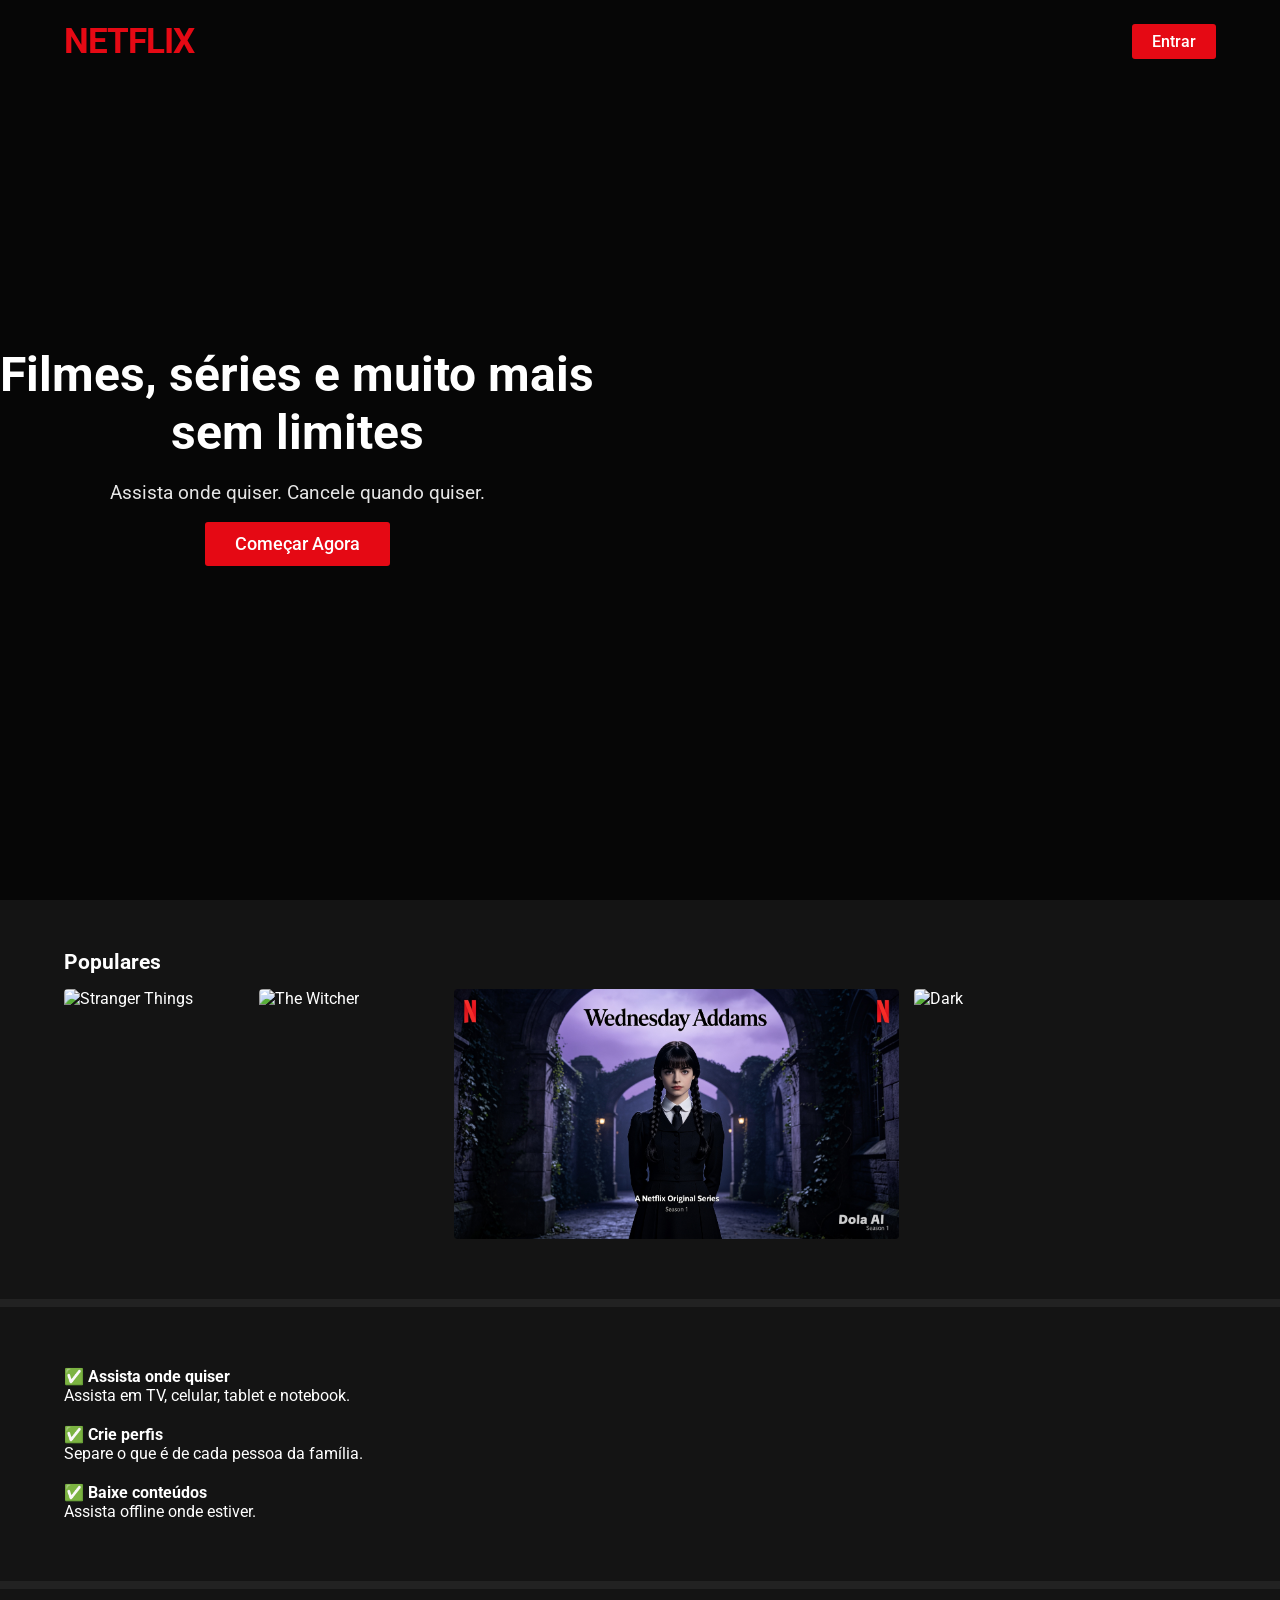
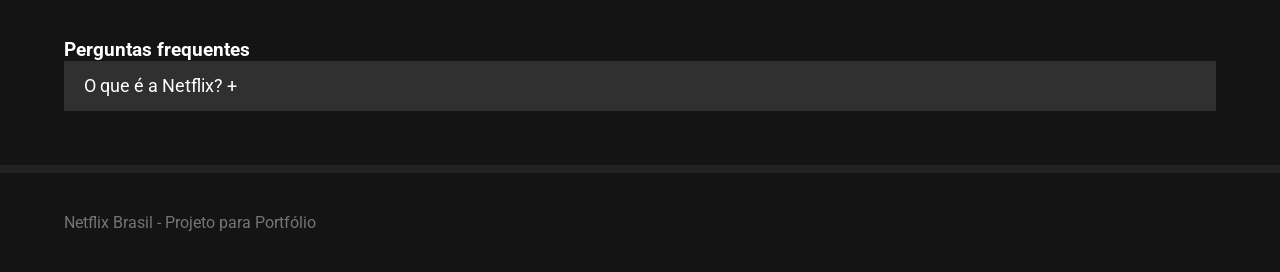
==== commit 8414461b: "Atualizado images .jpeg para .png" ====
--- a/index.html
+++ b/index.html
@@ -31,7 +31,7 @@
             <h3 class="titulo-secao">Populares</h3>
             <div class="carrossel-filmes">
                 <div class="card-filme">
-                    <img src="assets/images/strangerthings.jpg" alt="Stranger Things">
+                    <img src="assets/images/Stranger Things.png" alt="Stranger Things">
                     <div class="card-hover">
                         <button class="btn-card">▶ Assistir</button>
                         <button class="btn-card">ℹ Detalhes</button>
@@ -39,7 +39,7 @@
                     </div>
                 </div>
                 <div class="card-filme">
-                    <img src="assets/images/thewitcher.jpg" alt="The Witcher">
+                    <img src="assets/images/The Witcher.png" alt="The Witcher">
                     <div class="card-hover">
                         <button class="btn-card">▶ Assistir</button>
                         <button class="btn-card">ℹ Detalhes</button>
@@ -47,7 +47,7 @@
                     </div>
                 </div>
                 <div class="card-filme">
-                    <img src="assets/images/wandinha.jpg" alt="Wandinha">
+                    <img src="assets/images/Wandinha.png" alt="Wandinha">
                     <div class="card-hover">
                         <button class="btn-card">▶ Assistir</button>
                         <button class="btn-card">ℹ Detalhes</button>
@@ -55,7 +55,7 @@
                     </div>
                 </div>
                 <div class="card-filme">
-                    <img src="assets/images/dark.jpg" alt="Dark">
+                    <img src="assets/images/Dark.png" alt="Dark">
                     <div class="card-hover">
                         <button class="btn-card">▶ Assistir</button>
                         <button class="btn-card">ℹ Detalhes</button>
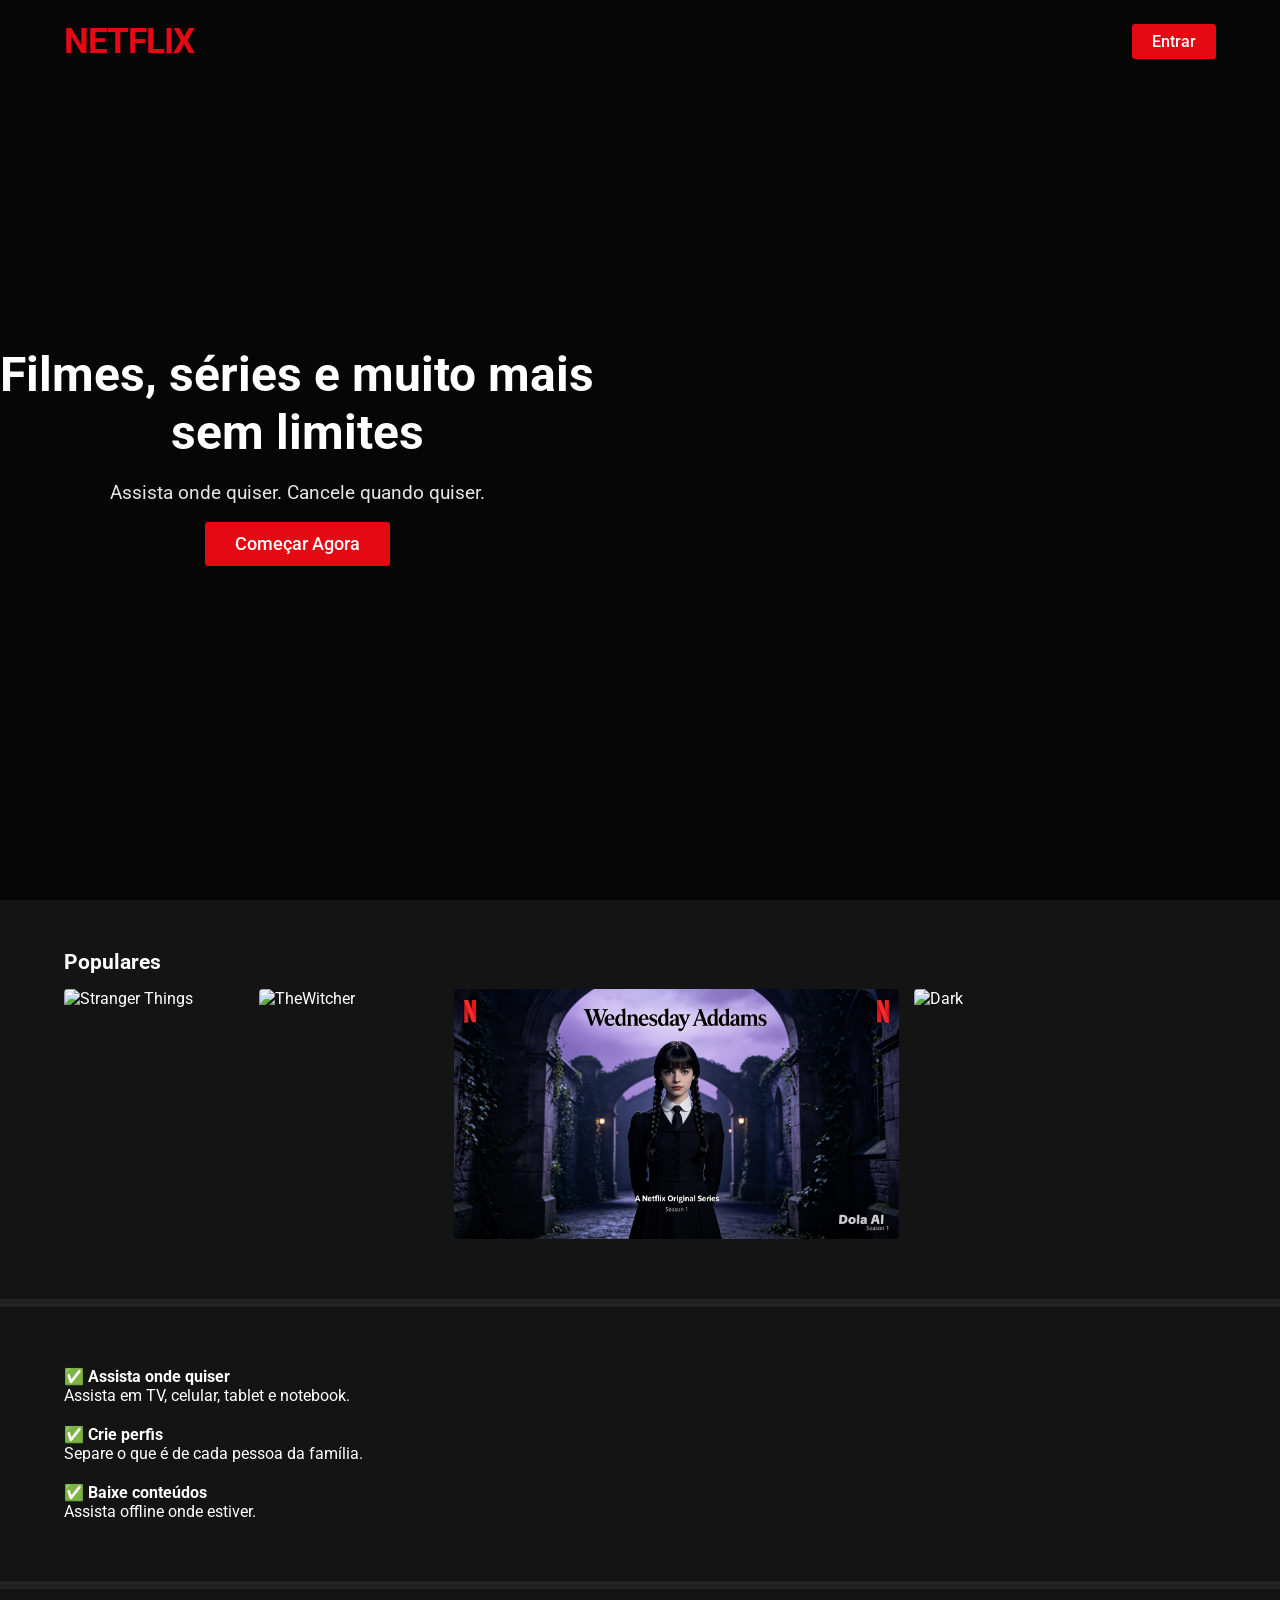
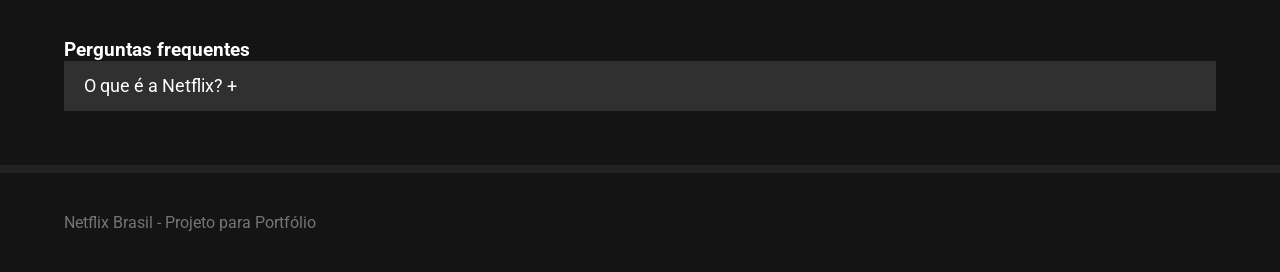
==== commit 8a90011e: "Corrigi caminho completo das imagens dos banners" ====
--- a/index.html
+++ b/index.html
@@ -39,7 +39,7 @@
                     </div>
                 </div>
                 <div class="card-filme">
-                    <img src="assets/images/The Witcher.png" alt="The Witcher">
+                    <img src="assets/images/TheWitcher.png" alt="TheWitcher">
                     <div class="card-hover">
                         <button class="btn-card">▶ Assistir</button>
                         <button class="btn-card">ℹ Detalhes</button>
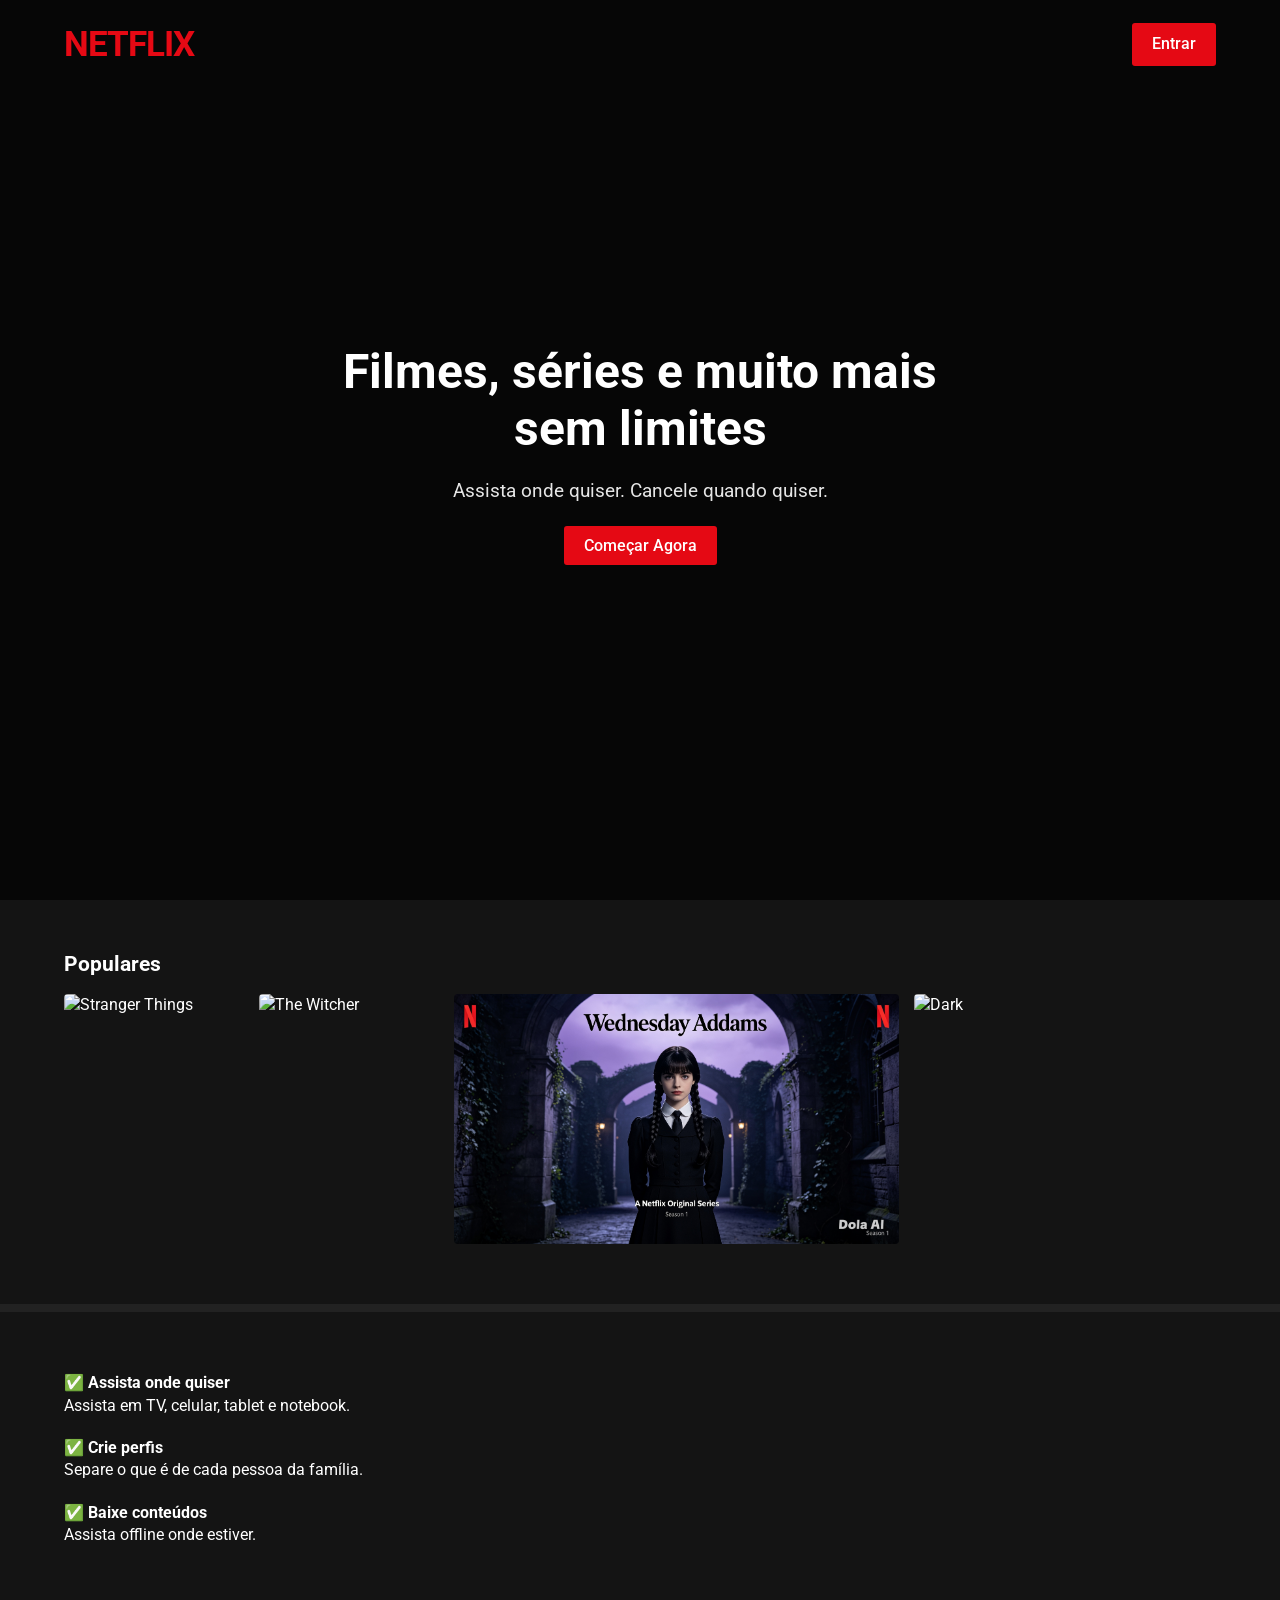
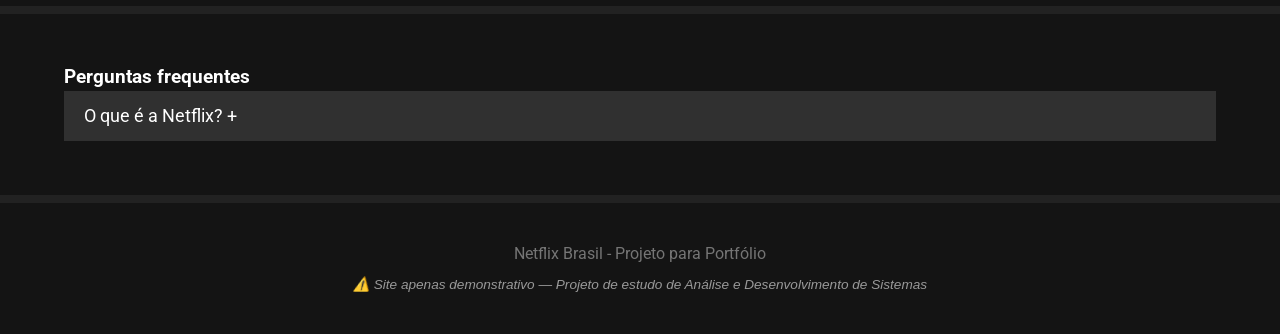
==== commit c4a84c8b: "Correções: centralização, botões, sair da conta, aviso demo" ====
--- a/index.html
+++ b/index.html
@@ -5,6 +5,7 @@
     <meta name="viewport" content="width=device-width, initial-scale=1.0">
     <title>Netflix - Assistir séries online, assistir filmes online</title>
     <link rel="stylesheet" href="CSS/landing.css">
+    <link rel="stylesheet" href="CSS/style.css">
     <link href="https://fonts.googleapis.com/css2?family=Roboto:wght@300;400;500;700&display=swap" rel="stylesheet">
 </head>
 <body>
@@ -31,7 +32,7 @@
             <h3 class="titulo-secao">Populares</h3>
             <div class="carrossel-filmes">
                 <div class="card-filme">
-                    <img src="assets/images/Stranger Things.png" alt="Stranger Things">
+                    <img src="assets/images/StrangerThings.png" alt="Stranger Things">
                     <div class="card-hover">
                         <button class="btn-card">▶ Assistir</button>
                         <button class="btn-card">ℹ Detalhes</button>
@@ -39,7 +40,7 @@
                     </div>
                 </div>
                 <div class="card-filme">
-                    <img src="assets/images/TheWitcher.png" alt="TheWitcher">
+                    <img src="assets/images/TheWitcher.png" alt="The Witcher">
                     <div class="card-hover">
                         <button class="btn-card">▶ Assistir</button>
                         <button class="btn-card">ℹ Detalhes</button>
@@ -97,10 +98,11 @@
         </div>
     </section>
 
-    <!-- Rodapé -->
+    <!-- Rodapé com aviso -->
     <footer class="rodape">
         <div class="container">
             <p>Netflix Brasil - Projeto para Portfólio</p>
+            <p class="aviso-demo">⚠️ Site apenas demonstrativo — Projeto de estudo de Análise e Desenvolvimento de Sistemas</p>
         </div>
     </footer>
 
--- a/CSS/landing.css
+++ b/CSS/landing.css
@@ -8,6 +8,7 @@
 body {
     background-color: #141414;
     color: #ffffff;
+    line-height: 1.5;
 }
 
 .container {
@@ -58,24 +59,31 @@
     background-color: #b20710;
 }
 
-/* Seção Hero */
+/* Seção Hero - CENTRALIZADA */
 .hero {
     height: 100vh;
-    background: linear-gradient(rgba(0,0,0,0.7), rgba(0,0,0,0.7)), 
-                url('../assets/images/background.jpg') center/cover no-repeat;
+    background: linear-gradient(rgba(0, 0, 0, 0.7), rgba(0, 0, 0, 0.7)),
+        url('../assets/images/background.jpg') center/cover no-repeat;
     display: flex;
     align-items: center;
+    justify-content: center;
     text-align: center;
+    padding: 0 20px;
+}
+
+.hero-content {
+    max-width: 800px;
+    width: 100%;
 }
 
 .hero-content h2 {
-    font-size: 3rem;
+    font-size: clamp(1.8rem, 5vw, 3rem);
     margin-bottom: 20px;
     line-height: 1.2;
 }
 
 .hero-content p {
-    font-size: 1.2rem;
+    font-size: clamp(1rem, 2vw, 1.2rem);
     margin-bottom: 30px;
     color: #e5e5e5;
 }
@@ -84,7 +92,7 @@
     background-color: #E50914;
     color: #ffffff;
     padding: 12px 30px;
-    font-size: 1.1rem;
+    font-size: clamp(1rem, 2vw, 1.1rem);
 }
 
 .btn-comecar:hover {
@@ -139,7 +147,7 @@
     bottom: 0;
     left: 0;
     right: 0;
-    background: linear-gradient(transparent, rgba(0,0,0,0.9));
+    background: linear-gradient(transparent, rgba(0, 0, 0, 0.9));
     padding: 20px 10px 10px;
     display: flex;
     flex-direction: column;
@@ -156,7 +164,7 @@
     padding: 6px 10px;
     border: none;
     border-radius: 3px;
-    background: rgba(255,255,255,0.2);
+    background: rgba(255, 255, 255, 0.2);
     color: white;
     cursor: pointer;
     font-size: 0.8rem;
@@ -164,7 +172,7 @@
 }
 
 .btn-card:hover {
-    background: rgba(255,255,255,0.3);
+    background: rgba(255, 255, 255, 0.3);
 }
 
 /* Recursos */
@@ -219,15 +227,29 @@
     padding: 40px 0;
     color: #757575;
     border-top: 8px solid #222;
-}
-
-/* Responsividade */
+    text-align: center;
+}
+
+.aviso-demo {
+    margin-top: 10px;
+    font-size: 0.85rem;
+    color: #999;
+    font-style: italic;
+}
+
+/* RESPONSIVIDADE COMPLETA */
 @media (max-width: 768px) {
     .hero-content h2 {
         font-size: 2rem;
     }
+
     .logo {
         font-size: 1.8rem;
+    }
+
+    .card-filme {
+        min-width: 140px;
+        height: 200px;
     }
 }
 
@@ -235,8 +257,14 @@
     .hero-content h2 {
         font-size: 1.5rem;
     }
+
+    .btn {
+        padding: 7px 15px;
+        font-size: 0.9rem;
+    }
+
     .card-filme {
-        min-width: 140px;
-        height: 200px;
+        min-width: 120px;
+        height: 170px;
     }
 }
--- a/CSS/style.css
+++ b/CSS/style.css
@@ -0,0 +1,123 @@
+/* ==========================================
+   ARQUIVO: style.css
+   ESTILOS GERAIS PARA TODO O SITE
+========================================== */
+
+/* Reset obrigatório */
+* {
+    margin: 0;
+    padding: 0;
+    box-sizing: border-box;
+}
+
+body {
+    font-family: 'Roboto', sans-serif;
+    background-color: #141414;
+    color: #ffffff;
+    line-height: 1.4;
+}
+
+a {
+    text-decoration: none;
+    color: inherit;
+}
+
+ul {
+    list-style: none;
+}
+
+img {
+    max-width: 100%;
+    display: block;
+}
+
+/* Botões padrão */
+.btn {
+    border: none;
+    border-radius: 3px;
+    padding: 10px 20px;
+    font-size: 1rem;
+    font-weight: 500;
+    cursor: pointer;
+    transition: all 0.3s ease;
+}
+
+.btn-primary {
+    background-color: #E50914;
+    color: #ffffff;
+}
+
+.btn-primary:hover {
+    background-color: #b20710;
+}
+
+.btn-secondary {
+    background-color: rgba(109, 109, 110, 0.7);
+    color: #ffffff;
+}
+
+.btn-secondary:hover {
+    background-color: rgba(109, 109, 110, 0.5);
+}
+
+/* Utilitários */
+.container {
+    width: 90%;
+    max-width: 1200px;
+    margin: 0 auto;
+}
+
+.oculto {
+    display: none !important;
+}
+
+/* Animações */
+.fade-in {
+    animation: fadeIn 0.5s ease-in;
+}
+
+@keyframes fadeIn {
+    from {
+        opacity: 0;
+    }
+
+    to {
+        opacity: 1;
+    }
+}
+
+/* Scroll suave */
+html {
+    scroll-behavior: smooth;
+}
+
+/* Barra de rolagem personalizada */
+::-webkit-scrollbar {
+    width: 8px;
+    height: 8px;
+}
+
+::-webkit-scrollbar-track {
+    background: #141414;
+}
+
+::-webkit-scrollbar-thumb {
+    background: #E50914;
+    border-radius: 4px;
+}
+
+/* Aviso demonstrativo */
+.aviso-demo {
+    font-size: 0.85rem;
+    color: #999;
+    font-style: italic;
+    margin-top: 10px;
+}
+
+/* Responsividade geral */
+@media (max-width: 768px) {
+    .btn {
+        padding: 8px 16px;
+        font-size: 0.9rem;
+    }
+}
